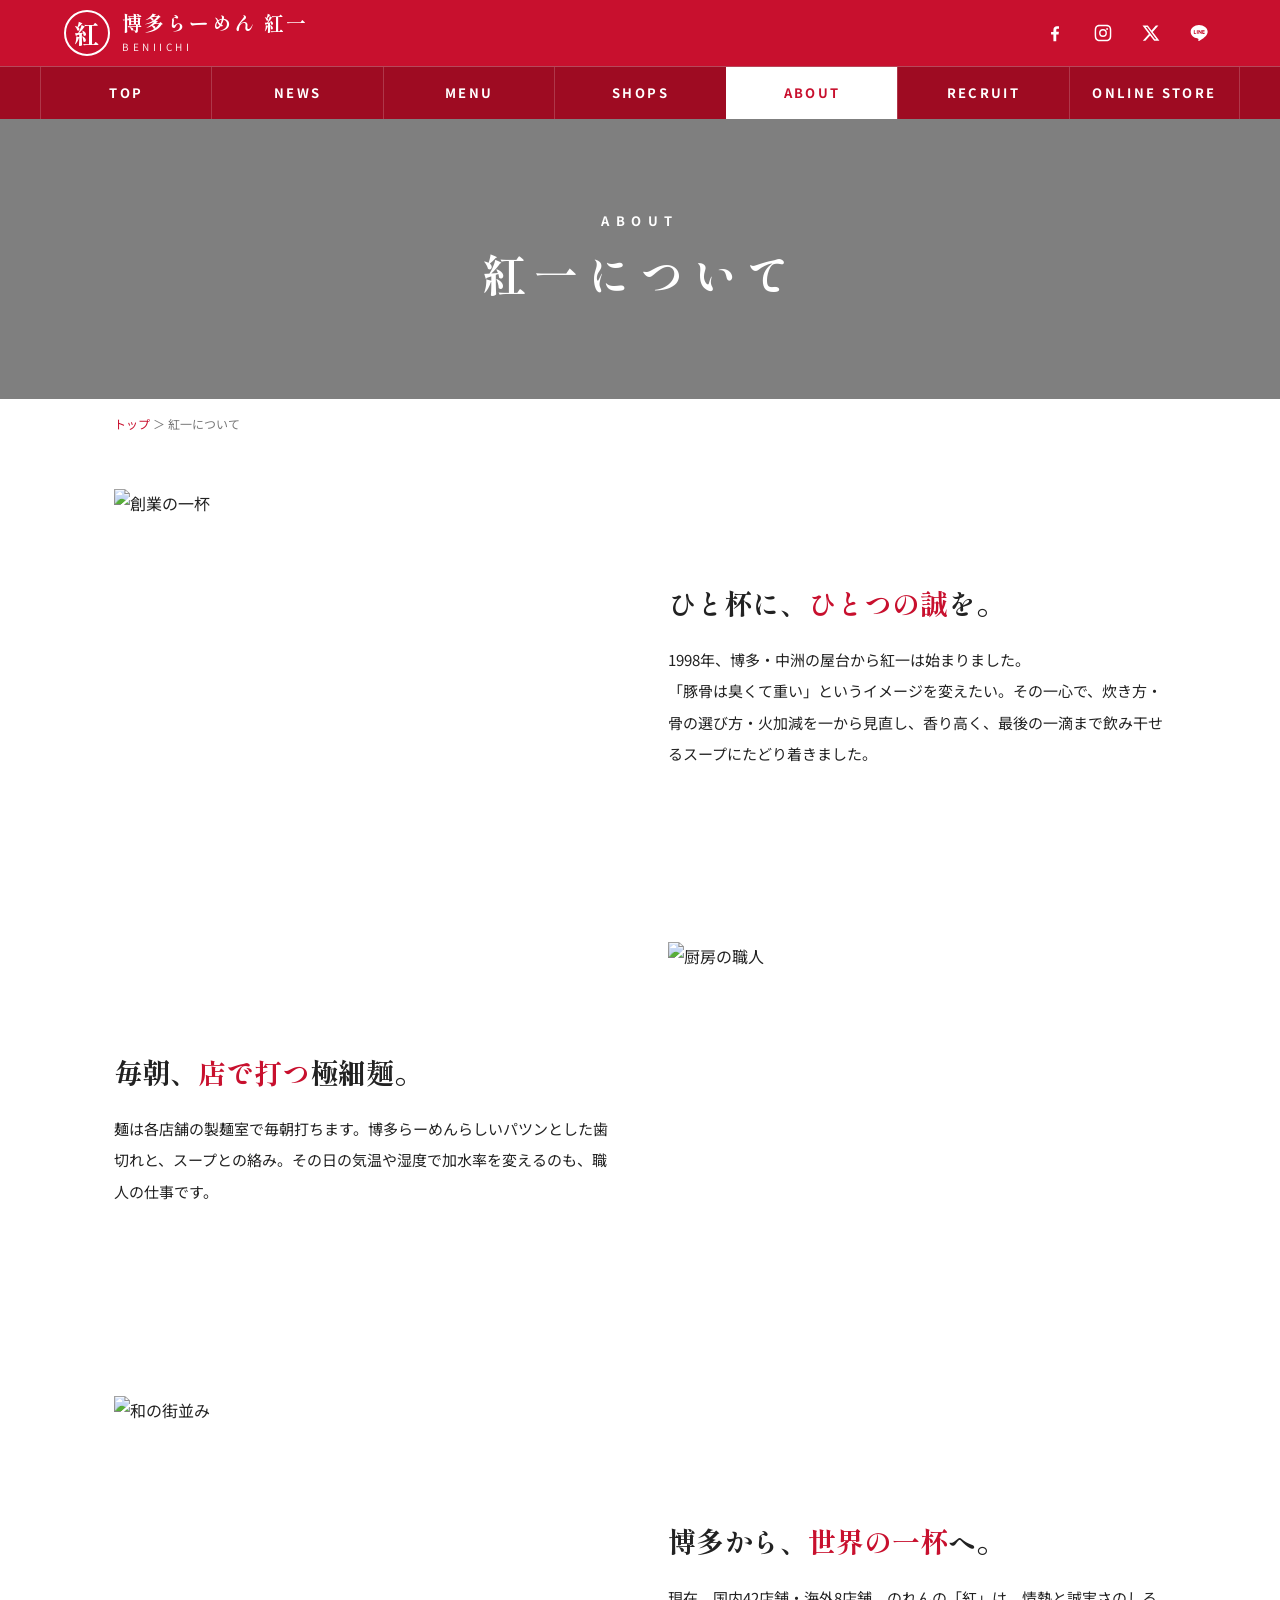
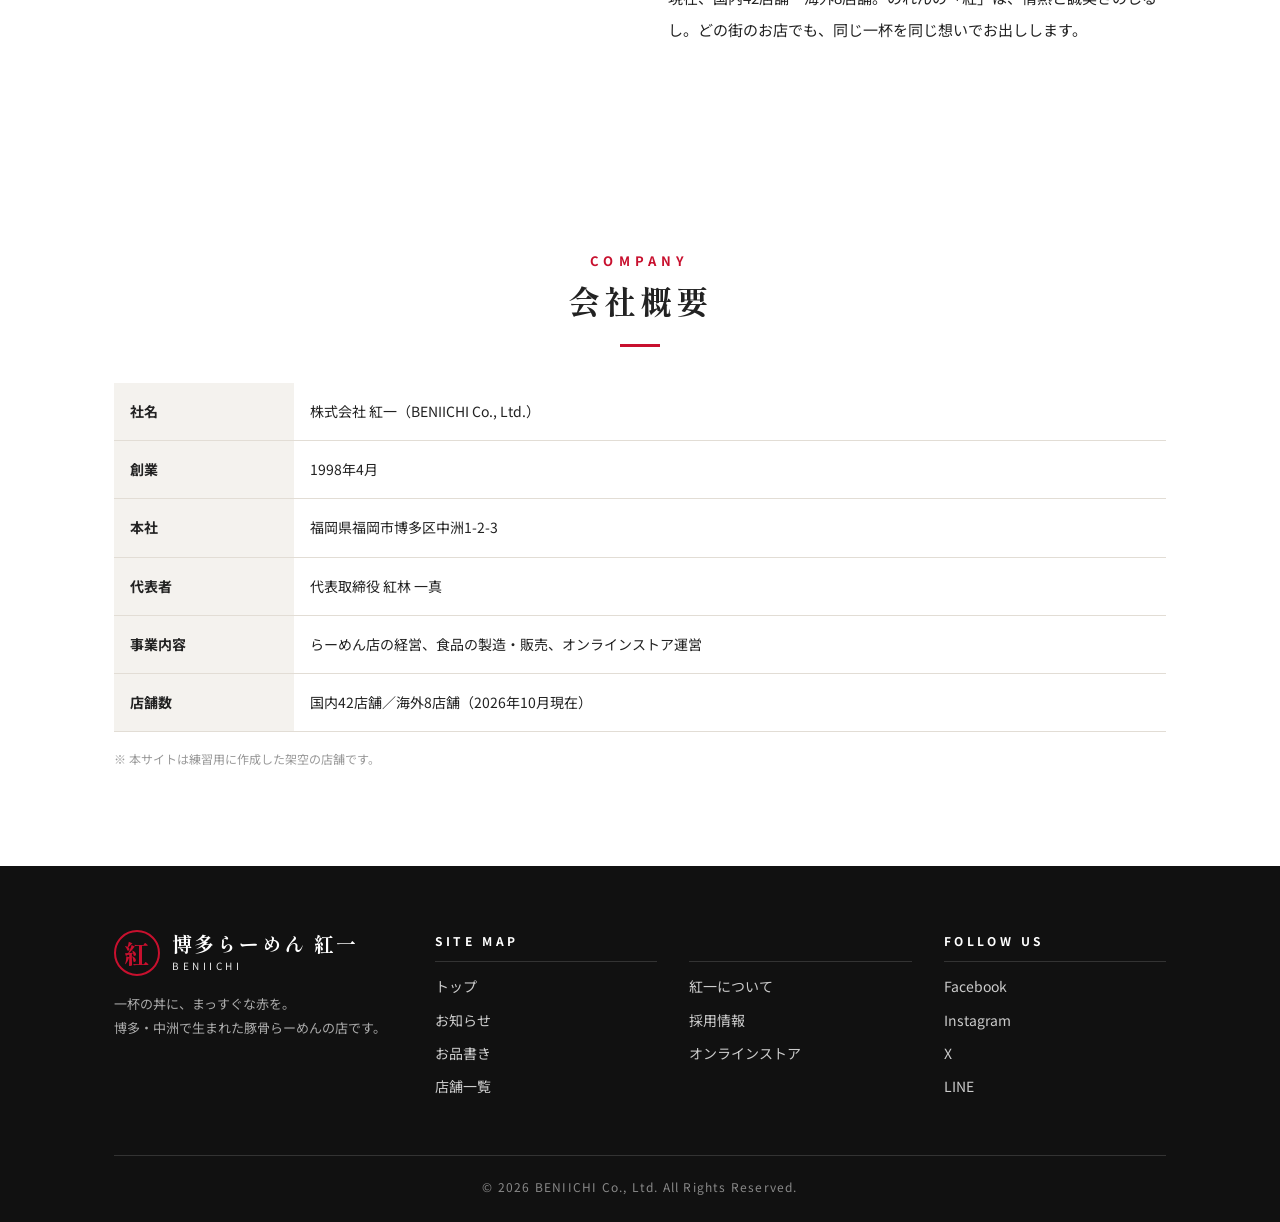
==== about.html @ bfaeac58 "Initial commit: beniichi website" ====
<!DOCTYPE html>
<html lang="ja">
<head>
  <meta charset="UTF-8">
  <meta name="viewport" content="width=device-width, initial-scale=1">
  <title>紅一について｜博多らーめん 紅一</title>
  <link rel="preconnect" href="https://fonts.googleapis.com">
  <link rel="preconnect" href="https://fonts.gstatic.com" crossorigin>
  <link href="https://fonts.googleapis.com/css2?family=Noto+Sans+JP:wght@400;700&family=Shippori+Mincho:wght@700&display=swap" rel="stylesheet">
  <link rel="stylesheet" href="css/style.css">
</head>
<body>
  <header id="site-header"></header>

  <main>
    <section class="page-hero" data-bg="photo-1528164344705-47542687000d">
      <div><span class="en">ABOUT</span><h1>紅一について</h1></div>
    </section>

    <div class="container">
      <p class="breadcrumb"><a href="index.html">トップ</a> ＞ 紅一について</p>
    </div>

    <section class="page-body">
      <div class="container">
        <div class="story">
          <div class="story-img"><img data-img="photo-1614563637806-1d0e645e0940" alt="創業の一杯"></div>
          <div>
            <h2>ひと杯に、<em>ひとつの誠</em>を。</h2>
            <p>1998年、博多・中洲の屋台から紅一は始まりました。<br>「豚骨は臭くて重い」というイメージを変えたい。その一心で、炊き方・骨の選び方・火加減を一から見直し、香り高く、最後の一滴まで飲み干せるスープにたどり着きました。</p>
          </div>
        </div>

        <div class="story rev">
          <div class="story-img"><img data-img="photo-1600565193348-f74bd3c7ccdf" alt="厨房の職人"></div>
          <div>
            <h2>毎朝、<em>店で打つ</em>極細麺。</h2>
            <p>麺は各店舗の製麺室で毎朝打ちます。博多らーめんらしいパツンとした歯切れと、スープとの絡み。その日の気温や湿度で加水率を変えるのも、職人の仕事です。</p>
          </div>
        </div>

        <div class="story">
          <div class="story-img"><img data-img="photo-1493976040374-85c8e12f0c0e" alt="和の街並み"></div>
          <div>
            <h2>博多から、<em>世界の一杯</em>へ。</h2>
            <p>現在、国内42店舗・海外8店舗。のれんの「紅」は、情熱と誠実さのしるし。どの街のお店でも、同じ一杯を同じ想いでお出しします。</p>
          </div>
        </div>

        <div class="sec-title"><span class="en">COMPANY</span><span class="ja">会社概要</span></div>
        <table class="company-table">
          <tr><th>社名</th><td>株式会社 紅一（BENIICHI Co., Ltd.）</td></tr>
          <tr><th>創業</th><td>1998年4月</td></tr>
          <tr><th>本社</th><td>福岡県福岡市博多区中洲1-2-3</td></tr>
          <tr><th>代表者</th><td>代表取締役 紅林 一真</td></tr>
          <tr><th>事業内容</th><td>らーめん店の経営、食品の製造・販売、オンラインストア運営</td></tr>
          <tr><th>店舗数</th><td>国内42店舗／海外8店舗（2026年10月現在）</td></tr>
        </table>
        <p style="font-size:12px;color:#999;margin-top:16px">※ 本サイトは練習用に作成した架空の店舗です。</p>
      </div>
    </section>
  </main>

  <footer id="site-footer"></footer>
  <script src="js/main.js"></script>
</body>
</html>
---- css/style.css ----
/* ===== 博多らーめん 紅一 共通スタイル ===== */
:root {
  --red: #c8102e;
  --red-dark: #9e0b22;
  --black: #111;
  --ink: #222;
  --gray: #f4f2ee;
  --line: #e2ddd5;
  --white: #fff;
  --serif: "Shippori Mincho", "Hiragino Mincho ProN", "Yu Mincho", serif;
  --sans: "Noto Sans JP", "Hiragino Sans", "Yu Gothic", sans-serif;
}

* { box-sizing: border-box; margin: 0; padding: 0; }
html { scroll-behavior: smooth; }
body {
  font-family: var(--sans);
  color: var(--ink);
  background: var(--white);
  line-height: 1.8;
  -webkit-font-smoothing: antialiased;
}
a { color: inherit; text-decoration: none; }
img { display: block; max-width: 100%; }
ul { list-style: none; }

/* ===== ヘッダー（上段：ロゴ＋SNS） ===== */
.site-header { position: sticky; top: 0; z-index: 100; }
.header-top {
  background: var(--red);
  color: var(--white);
}
.header-top .inner {
  max-width: 1200px;
  margin: 0 auto;
  padding: 10px 24px;
  display: flex;
  align-items: center;
  justify-content: space-between;
}
.logo { display: flex; align-items: center; gap: 12px; }
.logo-mark {
  width: 46px; height: 46px;
  border: 2px solid var(--white);
  border-radius: 50%;
  display: grid; place-items: center;
  font-family: var(--serif);
  font-size: 26px; font-weight: 700;
  line-height: 1;
}
.logo-text { line-height: 1.2; }
.logo-text .ja { font-family: var(--serif); font-size: 20px; font-weight: 700; letter-spacing: .12em; }
.logo-text .en { font-size: 10px; letter-spacing: .35em; opacity: .9; }

.sns { display: flex; gap: 14px; }
.sns a {
  width: 34px; height: 34px;
  display: grid; place-items: center;
  border-radius: 50%;
  transition: background .2s, transform .2s;
}
.sns a:hover { background: rgba(255,255,255,.18); transform: translateY(-2px); }
.sns svg { width: 20px; height: 20px; fill: var(--white); }

/* ===== ヘッダー（下段：ナビ） ===== */
.header-nav {
  background: var(--red-dark);
  border-top: 1px solid rgba(255,255,255,.25);
}
.header-nav ul {
  max-width: 1200px;
  margin: 0 auto;
  display: flex;
  justify-content: center;
}
.header-nav li { flex: 1; }
.header-nav a {
  position: relative;
  display: block;
  height: 52px;
  overflow: hidden;
  color: var(--white);
  text-align: center;
  border-left: 1px solid rgba(255,255,255,.18);
}
.header-nav li:last-child a { border-right: 1px solid rgba(255,255,255,.18); }
/* 英語 → ホバーで日本語に入れ替わる */
.header-nav .en,
.header-nav .ja {
  position: absolute; inset: 0;
  display: grid; place-items: center;
  transition: transform .35s ease, opacity .35s ease;
  white-space: nowrap;
}
.header-nav .en { font-size: 13px; font-weight: 700; letter-spacing: .18em; }
.header-nav .ja { font-family: var(--serif); font-size: 15px; font-weight: 700; letter-spacing: .1em; transform: translateY(100%); opacity: 0; }
.header-nav a:hover .en,
.header-nav a:focus-visible .en { transform: translateY(-100%); opacity: 0; }
.header-nav a:hover .ja,
.header-nav a:focus-visible .ja { transform: translateY(0); opacity: 1; }
.header-nav a:hover { background: rgba(0,0,0,.18); }
.header-nav a.current { background: var(--white); color: var(--red); }

/* ===== トップ：自動横スクロールスライダー ===== */
.hero {
  position: relative;
  overflow: hidden;
  background: var(--black);
}
.hero-track {
  display: flex;
  transition: transform .9s cubic-bezier(.65,.05,.36,1);
}
.hero-slide {
  position: relative;
  flex: 0 0 100%;
  height: min(72vh, 640px);
}
.hero-slide img { width: 100%; height: 100%; object-fit: cover; }
.hero-slide figcaption {
  position: absolute; left: 6%; bottom: 14%;
  color: var(--white);
  font-family: var(--serif);
  font-size: clamp(20px, 3vw, 34px);
  font-weight: 700;
  letter-spacing: .12em;
  text-shadow: 0 2px 12px rgba(0,0,0,.6);
  writing-mode: horizontal-tb;
}
.hero-slide figcaption small {
  display: block;
  font-family: var(--sans);
  font-size: 12px; letter-spacing: .35em;
  font-weight: 400;
  opacity: .9;
}
.hero-arrow {
  position: absolute; top: 50%;
  transform: translateY(-50%);
  width: 48px; height: 48px;
  border: none; border-radius: 50%;
  background: rgba(0,0,0,.35);
  color: var(--white);
  font-size: 22px;
  cursor: pointer;
  transition: background .2s;
}
.hero-arrow:hover { background: var(--red); }
.hero-arrow.prev { left: 16px; }
.hero-arrow.next { right: 16px; }
.hero-dots {
  position: absolute; left: 0; right: 0; bottom: 18px;
  display: flex; justify-content: center; gap: 10px;
}
.hero-dots button {
  width: 10px; height: 10px;
  border-radius: 50%;
  border: 1px solid var(--white);
  background: transparent;
  cursor: pointer;
  padding: 0;
}
.hero-dots button.active { background: var(--red); border-color: var(--red); }

/* ===== 共通パーツ ===== */
.container { max-width: 1100px; margin: 0 auto; padding: 0 24px; }
.sec-title {
  text-align: center;
  margin-bottom: 36px;
}
.sec-title .en {
  display: block;
  color: var(--red);
  font-size: 13px; font-weight: 700;
  letter-spacing: .4em;
}
.sec-title .ja {
  display: block;
  font-family: var(--serif);
  font-size: clamp(24px, 3vw, 32px);
  font-weight: 700;
  letter-spacing: .12em;
}
.sec-title .ja::after {
  content: "";
  display: block;
  width: 40px; height: 3px;
  background: var(--red);
  margin: 14px auto 0;
}

.btn-red {
  display: inline-block;
  min-width: 220px;
  padding: 14px 36px;
  background: var(--red);
  color: var(--white);
  font-size: 13px; font-weight: 700;
  letter-spacing: .25em;
  text-align: center;
  border: 2px solid var(--red);
  transition: background .2s, color .2s;
}
.btn-red::after { content: " →"; letter-spacing: 0; }
.btn-red:hover { background: var(--white); color: var(--red); }
.btn-wrap { text-align: center; margin-top: 36px; }

/* ===== お知らせ／新着情報（左右2カラム） ===== */
.news-area { padding: 80px 0; }
.news-cols {
  display: grid;
  grid-template-columns: 1fr 1fr;
  gap: 48px;
}
.news-col h3 {
  display: flex; align-items: baseline; gap: 12px;
  padding-bottom: 12px;
  border-bottom: 2px solid var(--red);
  margin-bottom: 8px;
  font-family: var(--serif);
  font-size: 22px;
}
.news-col h3 span { color: var(--red); font-family: var(--sans); font-size: 12px; letter-spacing: .3em; }
.news-list li { border-bottom: 1px solid var(--line); }
.news-list a {
  display: grid;
  grid-template-columns: 96px auto 1fr;
  align-items: center;
  gap: 12px;
  padding: 16px 4px;
  transition: background .2s;
}
.news-list a:hover { background: var(--gray); }
.news-list time { font-size: 13px; color: #777; }
.tag {
  font-size: 11px;
  padding: 2px 8px;
  border: 1px solid var(--red);
  color: var(--red);
  white-space: nowrap;
  justify-self: start;
}
.tag.fill { background: var(--red); color: var(--white); }
.news-list p { font-size: 14px; }

/* ===== セクション（背景写真＋重ねタイトル） ===== */
.photo-sec {
  position: relative;
  min-height: 460px;
  display: grid; place-items: center;
  color: var(--white);
  text-align: center;
  overflow: hidden;
  isolation: isolate;
}
.photo-sec .bg {
  position: absolute; inset: 0;
  z-index: -2;
  background-size: cover;
  background-position: center;
  transform: scale(1.04);
  transition: transform 6s ease;
}
.photo-sec:hover .bg { transform: scale(1.1); }
.photo-sec::before {
  content: "";
  position: absolute; inset: 0;
  z-index: -1;
  background: linear-gradient(180deg, rgba(0,0,0,.35), rgba(0,0,0,.6));
}
.photo-sec .inner { padding: 60px 24px; }
.photo-sec .en {
  font-size: 13px; letter-spacing: .5em;
  font-weight: 700;
}
.photo-sec h2 {
  font-family: var(--serif);
  font-size: clamp(30px, 5vw, 52px);
  letter-spacing: .18em;
  line-height: 1.4;
  margin: 6px 0 14px;
}
.photo-sec p {
  font-size: clamp(14px, 1.6vw, 17px);
  letter-spacing: .08em;
  margin-bottom: 30px;
}
.photo-sec.left { place-items: center start; text-align: left; }
.photo-sec.left .inner { margin-left: 8%; }
.photo-sec.right { place-items: center end; text-align: right; }
.photo-sec.right .inner { margin-right: 8%; }

/* ===== フッター（黒背景＋白文字の目次） ===== */
.site-footer {
  background: var(--black);
  color: #ddd;
  padding: 64px 0 24px;
  font-size: 14px;
}
.footer-grid {
  display: grid;
  grid-template-columns: 1.3fr repeat(3, 1fr);
  gap: 32px;
}
.footer-brand .logo-mark { border-color: var(--red); color: var(--red); }
.footer-brand p { margin-top: 16px; font-size: 13px; color: #aaa; line-height: 1.9; }
.footer-col h4 {
  color: var(--white);
  font-size: 12px;
  letter-spacing: .3em;
  padding-bottom: 10px;
  margin-bottom: 12px;
  border-bottom: 1px solid #333;
}
.footer-col li { margin-bottom: 8px; }
.footer-col a { color: #ccc; transition: color .2s; }
.footer-col a:hover { color: var(--white); text-decoration: underline; text-decoration-color: var(--red); text-underline-offset: 4px; }
.copyright {
  margin-top: 48px;
  padding-top: 20px;
  border-top: 1px solid #333;
  text-align: center;
  font-size: 12px;
  color: #888;
  letter-spacing: .1em;
}

/* ===== 下層ページ ===== */
.page-hero {
  position: relative;
  height: 280px;
  display: grid; place-items: center;
  color: var(--white);
  text-align: center;
  background-size: cover;
  background-position: center;
  isolation: isolate;
}
.page-hero::before {
  content: ""; position: absolute; inset: 0; z-index: -1;
  background: rgba(0,0,0,.5);
}
.page-hero .en { font-size: 13px; letter-spacing: .5em; font-weight: 700; }
.page-hero h1 { font-family: var(--serif); font-size: clamp(30px, 4vw, 44px); letter-spacing: .2em; }
.breadcrumb { font-size: 12px; color: #777; padding: 14px 0; }
.breadcrumb a { color: var(--red); }
.page-body { padding: 40px 0 96px; }
.lead {
  text-align: center;
  font-family: var(--serif);
  font-size: 17px;
  line-height: 2.2;
  margin-bottom: 56px;
}

/* お品書き */
.menu-cat { margin-bottom: 64px; }
.menu-cat > h2 {
  font-family: var(--serif);
  font-size: 24px;
  border-left: 6px solid var(--red);
  padding-left: 14px;
  margin-bottom: 24px;
}
.menu-grid { display: grid; grid-template-columns: repeat(3, 1fr); gap: 28px; }
.menu-card { background: var(--white); border: 1px solid var(--line); transition: box-shadow .2s, transform .2s; }
.menu-card:hover { box-shadow: 0 10px 24px rgba(0,0,0,.08); transform: translateY(-3px); }
.menu-card img { width: 100%; aspect-ratio: 4/3; object-fit: cover; }
.menu-card .body { padding: 16px 18px 20px; }
.menu-card h3 { font-family: var(--serif); font-size: 19px; }
.menu-card .price { color: var(--red); font-weight: 700; font-size: 18px; }
.menu-card .price small { font-size: 12px; color: #777; font-weight: 400; }
.menu-card p { font-size: 13px; color: #555; margin-top: 6px; }
.side-list { display: grid; grid-template-columns: 1fr 1fr; gap: 0 48px; }
.side-list li {
  display: flex; justify-content: space-between;
  padding: 14px 4px;
  border-bottom: 1px dashed var(--line);
}
.side-list span:last-child { color: var(--red); font-weight: 700; }

/* お知らせ一覧 */
.filter { display: flex; gap: 8px; justify-content: center; margin-bottom: 32px; flex-wrap: wrap; }
.filter button {
  padding: 8px 20px;
  border: 1px solid var(--red);
  background: var(--white);
  color: var(--red);
  font-size: 13px;
  cursor: pointer;
}
.filter button.active, .filter button:hover { background: var(--red); color: var(--white); }

/* 店舗一覧 */
.area-tabs { display: flex; gap: 8px; justify-content: center; flex-wrap: wrap; margin-bottom: 36px; }
.shop-grid { display: grid; grid-template-columns: repeat(2, 1fr); gap: 24px; }
.shop-card {
  display: grid; grid-template-columns: 160px 1fr;
  border: 1px solid var(--line);
}
.shop-card img { width: 100%; height: 100%; object-fit: cover; }
.shop-card .body { padding: 18px 20px; font-size: 13px; }
.shop-card h3 { font-family: var(--serif); font-size: 18px; margin-bottom: 6px; }
.shop-card dl { display: grid; grid-template-columns: 4.5em 1fr; gap: 2px 8px; color: #555; }
.shop-card dt { color: var(--red); font-weight: 700; }

/* 紅一について */
.story { display: grid; grid-template-columns: 1fr 1fr; gap: 56px; align-items: center; margin-bottom: 80px; }
.story.rev .story-img { order: 2; }
.story-img img { width: 100%; aspect-ratio: 4/3; object-fit: cover; }
.story h2 { font-family: var(--serif); font-size: 28px; line-height: 1.6; margin-bottom: 18px; }
.story h2 em { font-style: normal; color: var(--red); }
.story p { font-size: 15px; line-height: 2.1; }
.company-table { width: 100%; border-collapse: collapse; font-size: 14px; }
.company-table th, .company-table td { padding: 16px; border-bottom: 1px solid var(--line); text-align: left; vertical-align: top; }
.company-table th { width: 180px; background: var(--gray); font-weight: 700; }

/* 採用情報 */
.recruit-points { display: grid; grid-template-columns: repeat(3, 1fr); gap: 24px; margin-bottom: 72px; }
.point { border-top: 4px solid var(--red); background: var(--gray); padding: 28px 24px; }
.point .num { color: var(--red); font-family: var(--serif); font-size: 36px; font-weight: 700; line-height: 1; }
.point h3 { font-family: var(--serif); font-size: 19px; margin: 10px 0 8px; }
.point p { font-size: 14px; }

/* オンラインストア */
.store-grid { display: grid; grid-template-columns: repeat(4, 1fr); gap: 24px; }
.product { border: 1px solid var(--line); text-align: center; display: flex; flex-direction: column; }
.product img { width: 100%; aspect-ratio: 1; object-fit: cover; }
.product .body { padding: 16px; flex: 1; display: flex; flex-direction: column; }
.product h3 { font-size: 15px; font-family: var(--serif); }
.product .price { color: var(--red); font-weight: 700; margin: 6px 0 14px; }
.product button {
  margin-top: auto;
  padding: 10px;
  background: var(--red); color: var(--white);
  border: none; font-weight: 700; letter-spacing: .1em; cursor: pointer;
}
.product button:hover { background: var(--red-dark); }
.cart-badge {
  position: fixed; right: 20px; bottom: 20px; z-index: 50;
  background: var(--red); color: var(--white);
  padding: 12px 20px; border-radius: 40px;
  font-weight: 700; box-shadow: 0 6px 18px rgba(0,0,0,.25);
}

/* ===== スマホ対応 ===== */
@media (max-width: 900px) {
  .header-nav ul { justify-content: flex-start; overflow-x: auto; scrollbar-width: none; }
  .header-nav ul::-webkit-scrollbar { display: none; }
  .header-nav li { flex: 0 0 auto; }
  .header-nav a { width: 128px; height: 46px; }
  .news-cols, .story, .shop-grid { grid-template-columns: 1fr; }
  .story.rev .story-img { order: 0; }
  .menu-grid, .recruit-points { grid-template-columns: 1fr 1fr; }
  .store-grid { grid-template-columns: 1fr 1fr; }
  .footer-grid { grid-template-columns: 1fr 1fr; }
  .footer-brand { grid-column: 1 / -1; }
  .photo-sec.left, .photo-sec.right { place-items: center; text-align: center; }
  .photo-sec.left .inner, .photo-sec.right .inner { margin: 0; }
}
@media (max-width: 560px) {
  .header-top .inner { padding: 8px 16px; }
  .logo-mark { width: 38px; height: 38px; font-size: 21px; }
  .logo-text .ja { font-size: 16px; }
  .sns { gap: 4px; }
  .sns a { width: 30px; height: 30px; }
  .sns svg { width: 17px; height: 17px; }
  .container { padding: 0 16px; }
  .hero-slide { height: 56vh; }
  .hero-arrow { width: 38px; height: 38px; font-size: 18px; }
  .news-list a { grid-template-columns: auto 1fr; }
  .news-list p { grid-column: 1 / -1; }
  .menu-grid, .recruit-points, .side-list { grid-template-columns: 1fr; }
  .shop-card { grid-template-columns: 1fr; }
  .shop-card img { aspect-ratio: 16/9; }
  .company-table th { width: 100px; }
  .photo-sec { min-height: 380px; }
}
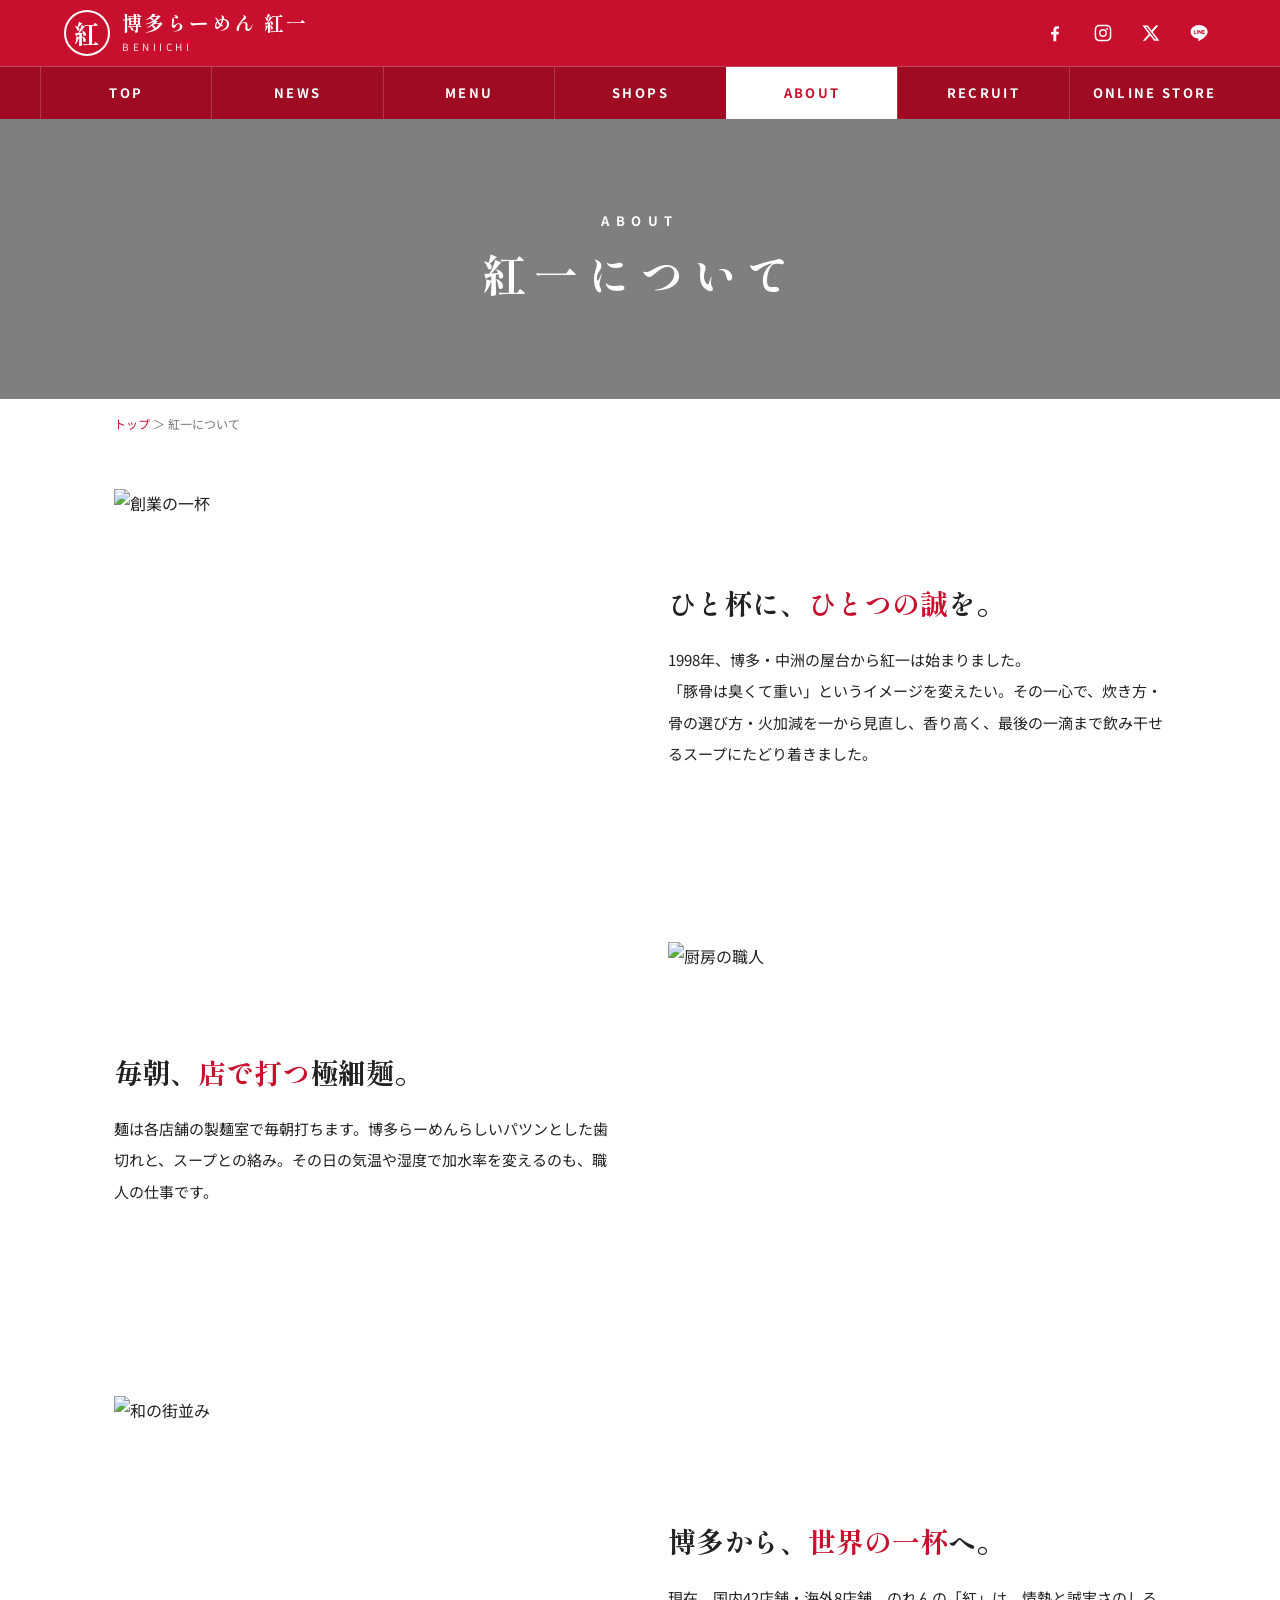
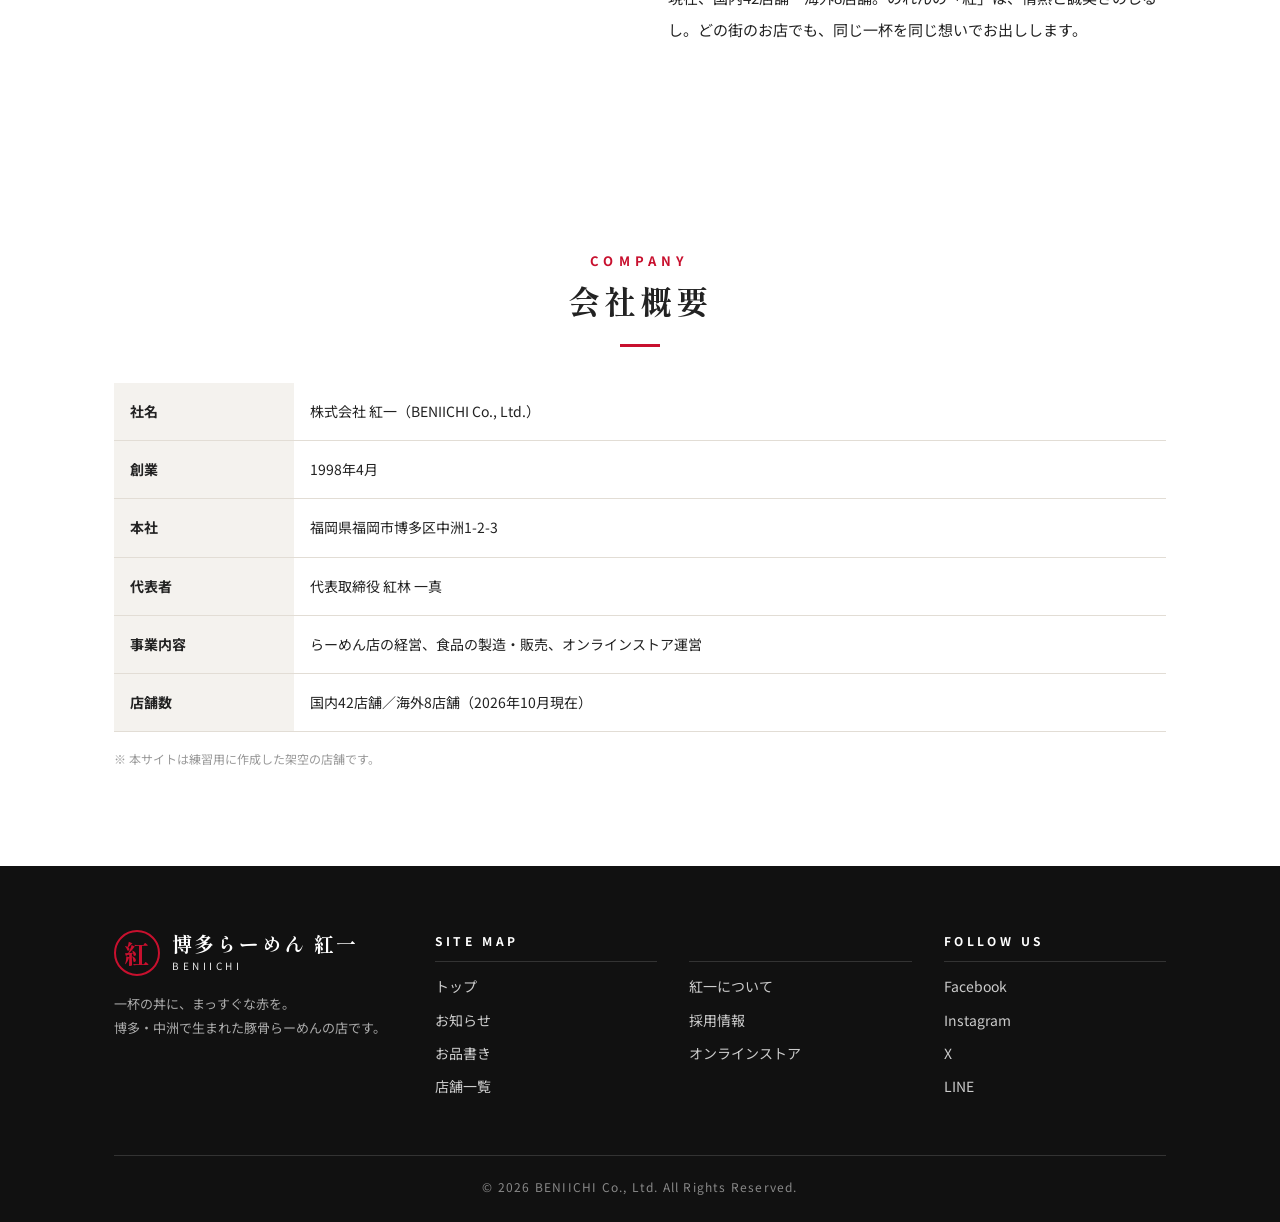
==== commit dc138d64: "スマホのナビをループ表示にし、今いるページのボタンを左端に表示する CSS/JSの読み込みにバージョンを付け、古いキャッシュとの食い違いを防ぐ  Co-Authored-By: Claude Opus" ====
--- a/about.html
+++ b/about.html
@@ -7,7 +7,7 @@
   <link rel="preconnect" href="https://fonts.googleapis.com">
   <link rel="preconnect" href="https://fonts.gstatic.com" crossorigin>
   <link href="https://fonts.googleapis.com/css2?family=Noto+Sans+JP:wght@400;700&family=Shippori+Mincho:wght@700&display=swap" rel="stylesheet">
-  <link rel="stylesheet" href="css/style.css">
+  <link rel="stylesheet" href="css/style.css?v=3">
 </head>
 <body>
   <header id="site-header"></header>
@@ -62,6 +62,6 @@
   </main>
 
   <footer id="site-footer"></footer>
-  <script src="js/main.js"></script>
+  <script src="js/main.js?v=3"></script>
 </body>
 </html>
--- a/css/style.css
+++ b/css/style.css
@@ -83,7 +83,9 @@
   text-align: center;
   border-left: 1px solid rgba(255,255,255,.18);
 }
-.header-nav li:last-child a { border-right: 1px solid rgba(255,255,255,.18); }
+.header-nav li:nth-child(7) a { border-right: 1px solid rgba(255,255,255,.18); }
+/* スマホのループ用の複製（PCでは隠す） */
+.header-nav li.loop-copy { display: none; }
 /* 英語 → ホバーで日本語に入れ替わる */
 .header-nav .en,
 .header-nav .ja {
@@ -448,6 +450,8 @@
   .header-nav ul { justify-content: flex-start; overflow-x: auto; scrollbar-width: none; }
   .header-nav ul::-webkit-scrollbar { display: none; }
   .header-nav li { flex: 0 0 auto; }
+  .header-nav li.loop-copy { display: block; }
+  .header-nav li:nth-child(7) a { border-right: 0; }
   .header-nav a { width: 128px; height: 46px; }
   .news-cols, .story, .shop-grid { grid-template-columns: 1fr; }
   .story.rev .story-img { order: 0; }
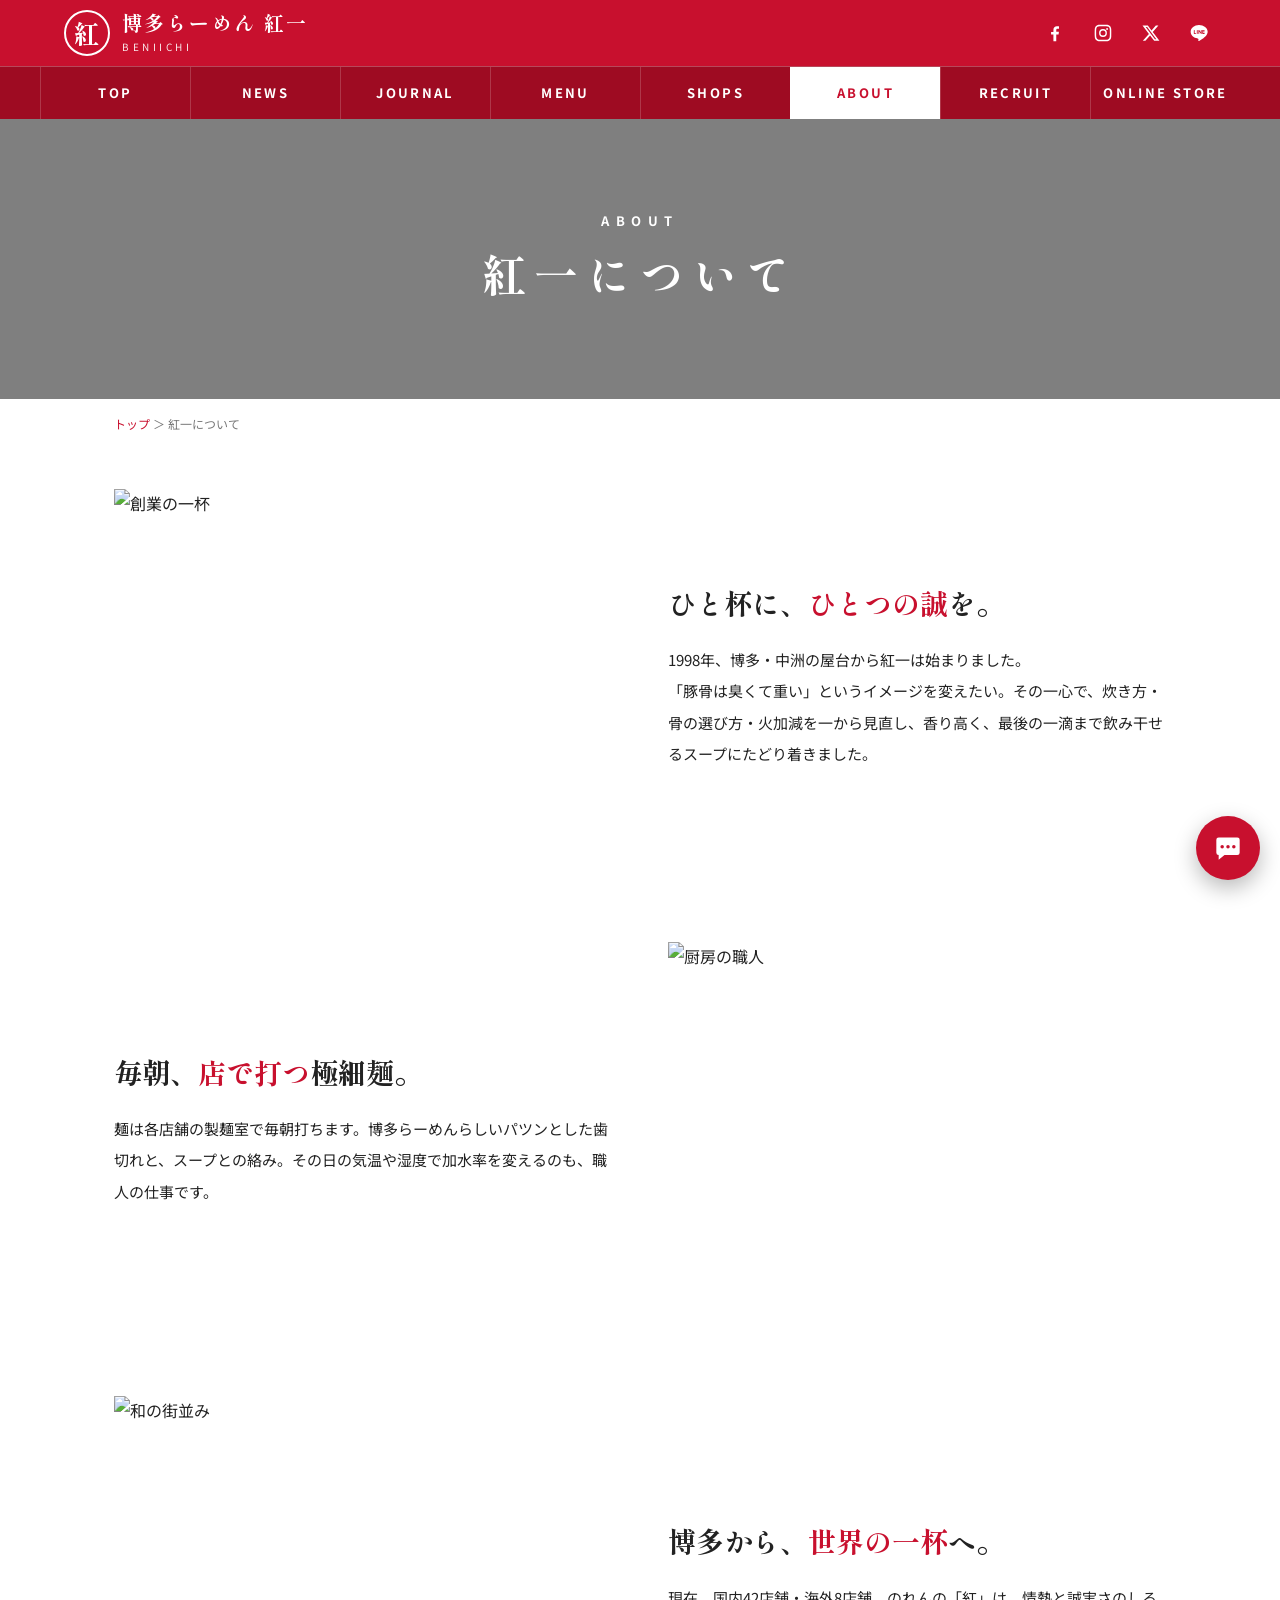
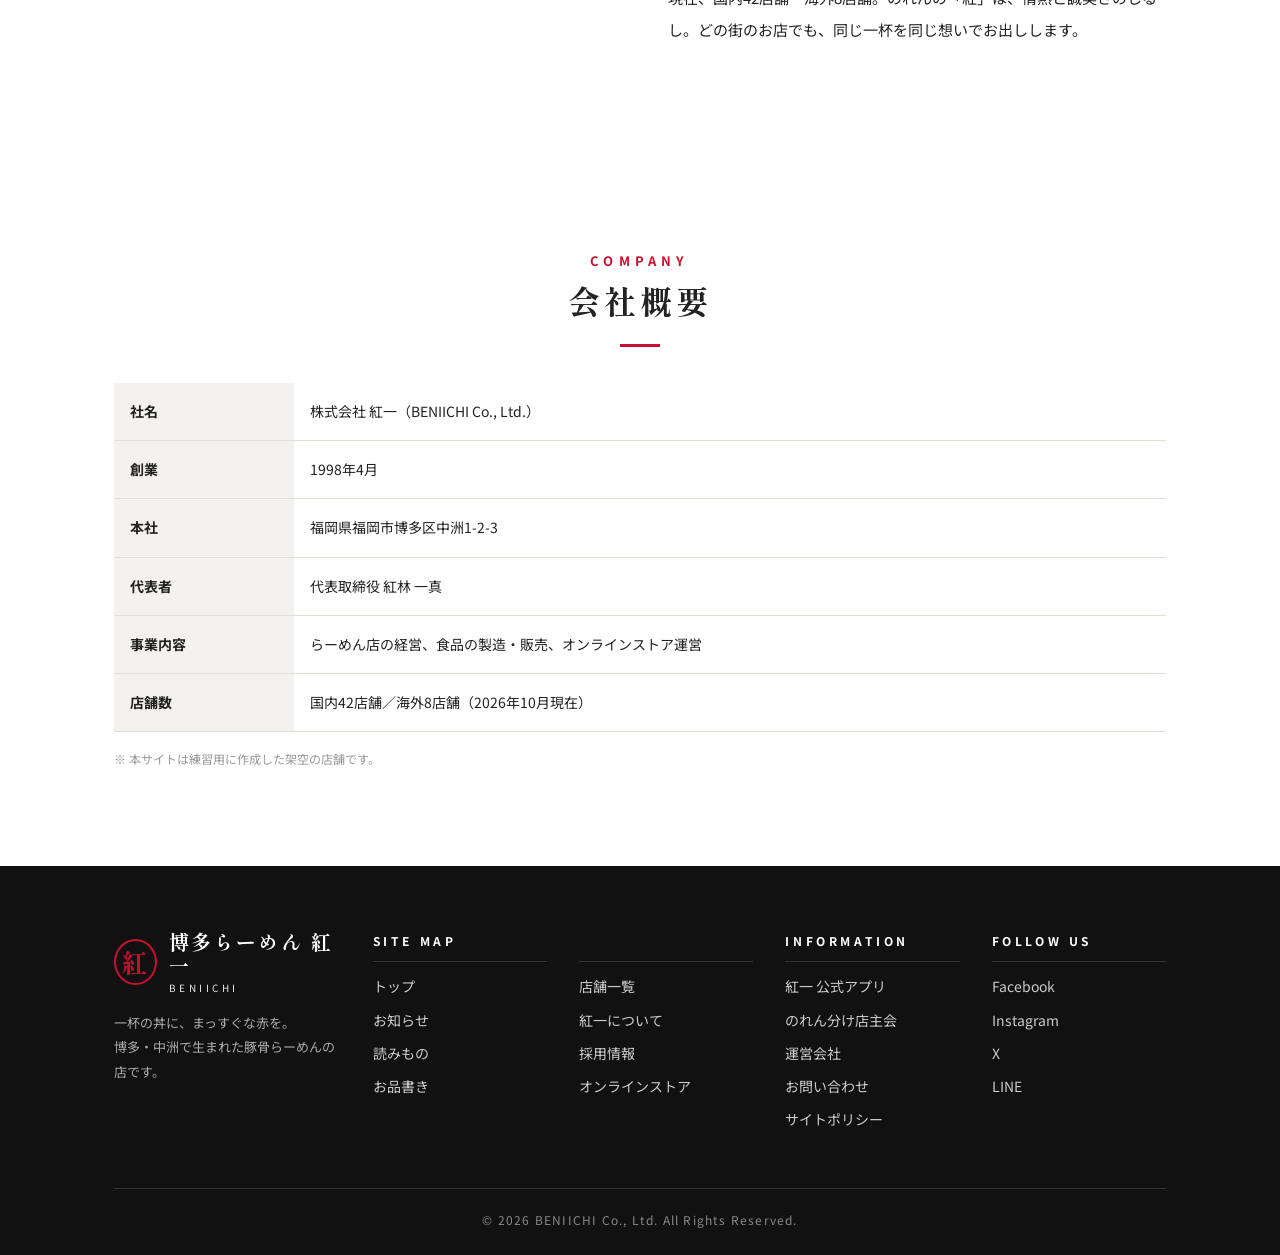
==== commit 0c104069: "一風堂を参考にJOURNAL・アプリ/事業バナー・海外店舗リンクを追加し、FAQ式チャットボットを全ページに設置 Co-Authored-By: Claude Opus 5.5 <noreply@an" ====
--- a/about.html
+++ b/about.html
@@ -7,7 +7,7 @@
   <link rel="preconnect" href="https://fonts.googleapis.com">
   <link rel="preconnect" href="https://fonts.gstatic.com" crossorigin>
   <link href="https://fonts.googleapis.com/css2?family=Noto+Sans+JP:wght@400;700&family=Shippori+Mincho:wght@700&display=swap" rel="stylesheet">
-  <link rel="stylesheet" href="css/style.css?v=3">
+  <link rel="stylesheet" href="css/style.css?v=4">
 </head>
 <body>
   <header id="site-header"></header>
@@ -62,6 +62,7 @@
   </main>
 
   <footer id="site-footer"></footer>
-  <script src="js/main.js?v=3"></script>
+  <script src="js/main.js?v=4"></script>
+  <script src="js/chatbot.js?v=1"></script>
 </body>
 </html>
--- a/css/style.css
+++ b/css/style.css
@@ -83,7 +83,7 @@
   text-align: center;
   border-left: 1px solid rgba(255,255,255,.18);
 }
-.header-nav li:nth-child(7) a { border-right: 1px solid rgba(255,255,255,.18); }
+.header-nav li:nth-child(8) a { border-right: 1px solid rgba(255,255,255,.18); }
 /* スマホのループ用の複製（PCでは隠す） */
 .header-nav li.loop-copy { display: none; }
 /* 英語 → ホバーで日本語に入れ替わる */
@@ -301,7 +301,7 @@
 }
 .footer-grid {
   display: grid;
-  grid-template-columns: 1.3fr repeat(3, 1fr);
+  grid-template-columns: 1.3fr repeat(4, 1fr);
   gap: 32px;
 }
 .footer-brand .logo-mark { border-color: var(--red); color: var(--red); }
@@ -445,13 +445,136 @@
   font-weight: 700; box-shadow: 0 6px 18px rgba(0,0,0,.25);
 }
 
+
+/* ===== 読みもの（JOURNAL） ===== */
+.journal-area { padding: 24px 0 88px; }
+.journal-grid { display: grid; grid-template-columns: repeat(3, 1fr); gap: 28px; }
+.journal-card { display: block; background: var(--white); border: 1px solid var(--line); transition: box-shadow .2s, transform .2s; }
+.journal-card:hover { box-shadow: 0 10px 24px rgba(0,0,0,.08); transform: translateY(-3px); }
+.journal-card img { width: 100%; aspect-ratio: 16/10; object-fit: cover; }
+.journal-card .body { padding: 16px 18px 22px; }
+.journal-card time { font-size: 12px; color: #777; letter-spacing: .1em; }
+.journal-card h3 { font-family: var(--serif); font-size: 17px; line-height: 1.7; margin-top: 4px; }
+.journal-card p { font-size: 13px; color: #555; margin-top: 8px; }
+
+/* 記事ページ */
+.article { max-width: 760px; margin: 0 auto; }
+.article-meta { font-size: 13px; color: #777; letter-spacing: .1em; }
+.article h2.article-title { font-family: var(--serif); font-size: clamp(24px, 3.2vw, 32px); line-height: 1.6; margin: 6px 0 28px; }
+.article > img { width: 100%; aspect-ratio: 16/9; object-fit: cover; margin-bottom: 36px; }
+.article h3 { font-family: var(--serif); font-size: 21px; border-left: 6px solid var(--red); padding-left: 14px; margin: 44px 0 14px; }
+.article p { font-size: 15px; line-height: 2.1; margin-bottom: 18px; }
+.article blockquote { font-family: var(--serif); font-size: 18px; color: var(--red); border-top: 1px solid var(--line); border-bottom: 1px solid var(--line); padding: 20px 8px; margin: 28px 0; text-align: center; }
+
+/* ===== アプリ・事業のバナー ===== */
+.banner-area { padding: 72px 0 0; }
+.banner-grid { display: grid; grid-template-columns: repeat(3, 1fr); gap: 20px; }
+.banner {
+  position: relative;
+  min-height: 190px;
+  padding: 26px 24px;
+  display: flex; flex-direction: column; justify-content: flex-end;
+  color: var(--white);
+  overflow: hidden;
+  isolation: isolate;
+}
+.banner .bg { position: absolute; inset: 0; z-index: -2; background-size: cover; background-position: center; transition: transform .6s ease; }
+.banner::before { content: ""; position: absolute; inset: 0; z-index: -1; background: linear-gradient(180deg, rgba(0,0,0,.1), rgba(158,11,34,.85)); }
+.banner:hover .bg { transform: scale(1.08); }
+.banner .en { font-size: 11px; letter-spacing: .4em; font-weight: 700; }
+.banner strong { font-family: var(--serif); font-size: 22px; letter-spacing: .1em; }
+.banner small { font-size: 13px; opacity: .9; }
+.banner strong::after { content: " →"; font-family: var(--sans); font-size: 16px; }
+
+/* ===== 海外店舗 ===== */
+.global-area { padding: 80px 0 96px; }
+.global-list { display: grid; grid-template-columns: repeat(4, 1fr); border-top: 1px solid var(--line); border-left: 1px solid var(--line); }
+.global-list a {
+  display: block;
+  padding: 18px 20px;
+  border-right: 1px solid var(--line);
+  border-bottom: 1px solid var(--line);
+  font-size: 13px; color: #555;
+  transition: background .2s, color .2s;
+}
+.global-list a:hover { background: var(--red); color: var(--white); }
+.global-list span { display: block; font-weight: 700; letter-spacing: .25em; color: var(--ink); font-size: 14px; }
+.global-list a:hover span { color: var(--white); }
+.global-area .note { font-size: 12px; color: #999; margin-top: 14px; text-align: right; }
+
+/* お品書き：アレルゲン表記 */
+.menu-card .allergen { font-size: 11px; color: #777; margin-top: 10px; padding-top: 8px; border-top: 1px dashed var(--line); }
+.allergen-note { font-size: 12px; color: #777; background: var(--gray); padding: 14px 18px; margin-bottom: 12px; line-height: 1.9; }
+
+/* ===== チャットボット ===== */
+.chat-fab {
+  position: fixed; right: 20px; bottom: 20px; z-index: 200;
+  width: 64px; height: 64px;
+  border: none; border-radius: 50%;
+  background: var(--red); color: var(--white);
+  box-shadow: 0 8px 22px rgba(0,0,0,.28);
+  cursor: pointer;
+  display: grid; place-items: center;
+  transition: transform .2s, background .2s;
+}
+.chat-fab:hover { transform: translateY(-3px); background: var(--red-dark); }
+.chat-fab svg { width: 28px; height: 28px; fill: var(--white); }
+.chat-fab .label { position: absolute; bottom: -2px; font-size: 9px; font-weight: 700; letter-spacing: .1em; display: none; }
+/* オンラインストアのカート表示と重ならないようにずらす */
+.cart-badge { bottom: 96px; }
+
+.chat-panel {
+  position: fixed; right: 20px; bottom: 96px; z-index: 201;
+  width: 360px; height: min(560px, calc(100vh - 140px));
+  background: var(--white);
+  border-radius: 14px;
+  box-shadow: 0 18px 48px rgba(0,0,0,.25);
+  display: flex; flex-direction: column;
+  overflow: hidden;
+  opacity: 0; transform: translateY(16px) scale(.98); pointer-events: none;
+  transition: opacity .25s, transform .25s;
+}
+.chat-panel.open { opacity: 1; transform: none; pointer-events: auto; }
+.chat-head {
+  background: var(--red); color: var(--white);
+  padding: 14px 16px;
+  display: flex; align-items: center; gap: 10px;
+}
+.chat-head .logo-mark { width: 36px; height: 36px; font-size: 19px; }
+.chat-head strong { font-family: var(--serif); font-size: 16px; letter-spacing: .08em; display: block; line-height: 1.3; }
+.chat-head small { font-size: 11px; opacity: .9; }
+.chat-head button { margin-left: auto; background: none; border: none; color: var(--white); font-size: 24px; line-height: 1; cursor: pointer; padding: 4px 8px; }
+.chat-log { flex: 1; overflow-y: auto; padding: 16px; background: var(--gray); display: flex; flex-direction: column; gap: 10px; }
+.chat-msg { max-width: 85%; padding: 10px 14px; border-radius: 14px; font-size: 14px; line-height: 1.7; white-space: pre-line; }
+.chat-msg.bot { background: var(--white); border: 1px solid var(--line); border-top-left-radius: 4px; align-self: flex-start; }
+.chat-msg.user { background: var(--red); color: var(--white); border-top-right-radius: 4px; align-self: flex-end; }
+.chat-msg a { color: var(--red); text-decoration: underline; text-underline-offset: 3px; }
+.chat-choices { display: flex; flex-wrap: wrap; gap: 6px; align-self: flex-start; }
+.chat-choices button {
+  padding: 7px 12px;
+  border: 1px solid var(--red); border-radius: 20px;
+  background: var(--white); color: var(--red);
+  font-size: 13px; cursor: pointer;
+  font-family: inherit;
+}
+.chat-choices button:hover { background: var(--red); color: var(--white); }
+.chat-form { display: flex; gap: 8px; padding: 10px; border-top: 1px solid var(--line); background: var(--white); }
+.chat-form input {
+  flex: 1; min-width: 0;
+  padding: 10px 12px;
+  border: 1px solid var(--line); border-radius: 20px;
+  font-size: 16px; font-family: inherit;
+}
+.chat-form input:focus { outline: 2px solid var(--red); outline-offset: -1px; }
+.chat-form button { padding: 0 16px; border: none; border-radius: 20px; background: var(--red); color: var(--white); font-weight: 700; cursor: pointer; font-family: inherit; }
+
 /* ===== スマホ対応 ===== */
 @media (max-width: 900px) {
   .header-nav ul { justify-content: flex-start; overflow-x: auto; scrollbar-width: none; }
   .header-nav ul::-webkit-scrollbar { display: none; }
   .header-nav li { flex: 0 0 auto; }
   .header-nav li.loop-copy { display: block; }
-  .header-nav li:nth-child(7) a { border-right: 0; }
+  .header-nav li:nth-child(8) a { border-right: 0; }
   .header-nav a { width: 128px; height: 46px; }
   .news-cols, .story, .shop-grid { grid-template-columns: 1fr; }
   .story.rev .story-img { order: 0; }
@@ -461,6 +584,8 @@
   .footer-brand { grid-column: 1 / -1; }
   .photo-sec.left, .photo-sec.right { place-items: center; text-align: center; }
   .photo-sec.left .inner, .photo-sec.right .inner { margin: 0; }
+  .journal-grid, .banner-grid { grid-template-columns: 1fr 1fr; }
+  .global-list { grid-template-columns: repeat(2, 1fr); }
 }
 @media (max-width: 560px) {
   .header-top .inner { padding: 8px 16px; }
@@ -479,4 +604,10 @@
   .shop-card img { aspect-ratio: 16/9; }
   .company-table th { width: 100px; }
   .photo-sec { min-height: 380px; }
-}
+  .journal-grid, .banner-grid { grid-template-columns: 1fr; }
+  .banner { min-height: 150px; }
+  /* チャットはスマホでは画面いっぱいに開く */
+  .chat-fab { right: 14px; bottom: 14px; width: 58px; height: 58px; }
+  .chat-panel { inset: 0; width: auto; height: auto; border-radius: 0; }
+  .cart-badge { bottom: 84px; right: 14px; }
+}
